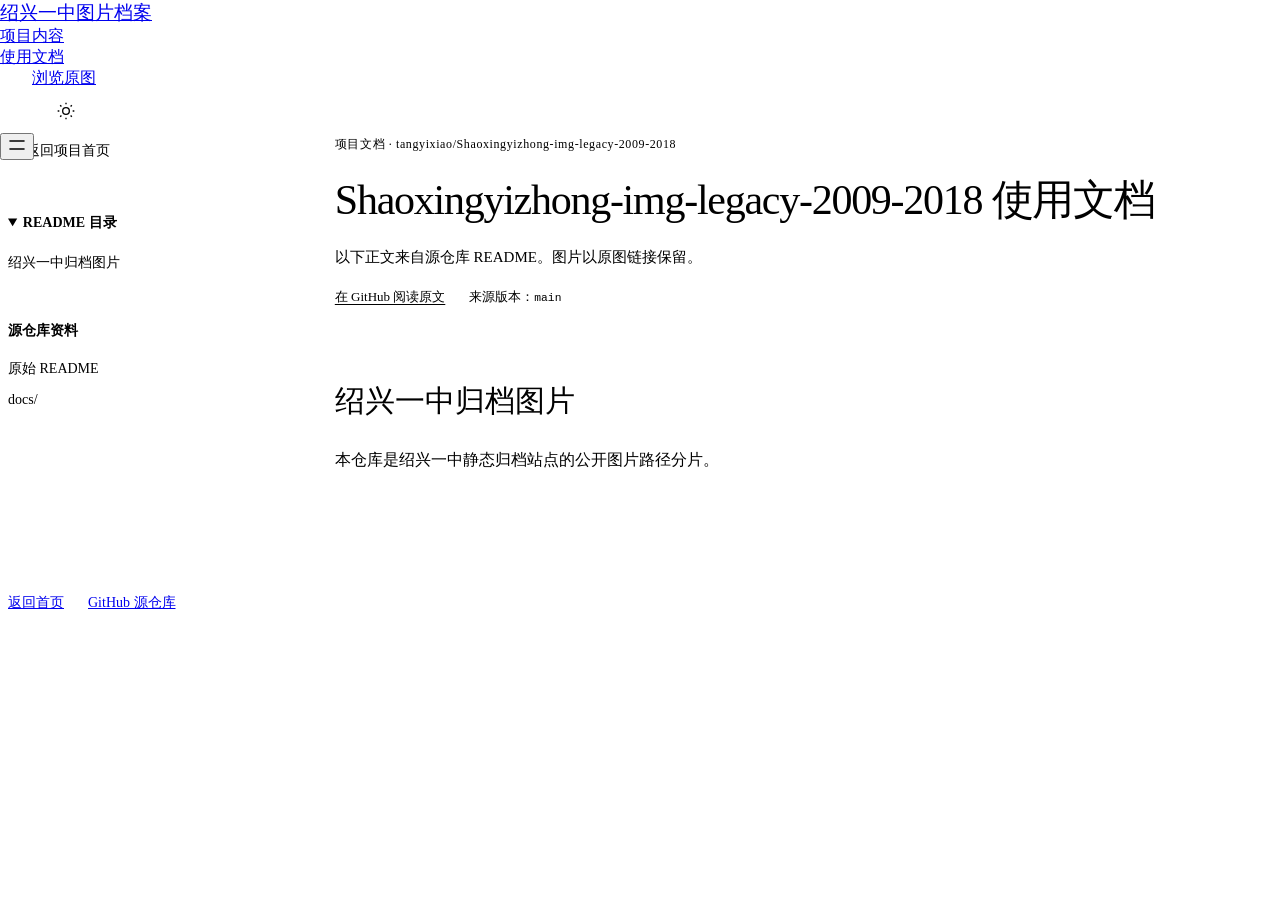
==== docs.html @ 8b721d00 "docs(pages): add project introduction website" ====
<!doctype html>
<html lang="zh-CN" data-project="Shaoxingyizhong-img-legacy-2009-2018" data-docs="true"><head>
<meta charset="utf-8"><meta name="viewport" content="width=device-width, initial-scale=1">
<title>Shaoxingyizhong-img-legacy-2009-2018 · 使用文档</title><link rel="stylesheet" href="assets/system.css"><link rel="stylesheet" href="assets/ui/cards.css"><link rel="stylesheet" href="assets/motion/motion.css"><link rel="stylesheet" href="assets/layout/layout.css"><link rel="stylesheet" href="assets/page.css"><!-- <html lang="en" data-radius="sharp">; keep this <style> after the links: layout.css resets --ly-scale -->
<style>
:root {
  --p-bg: #ffffff; --p-surface: #f0f0ed; --p-ink: #20201e; --p-muted: #595953;
  --p-accent: #8c3028; --p-accent-ink: #ffffff; --p-action: #8c3028; --p-action-ink: #ffffff;
  --p-inv-bg: #20201e; --p-inv-surface: #2d2d2b; --p-inv-ink: #ffffff; --p-inv-muted: #a2a2a1;
  --p-inv-accent: #ffffff; --p-inv-accent-ink: #20201e; --p-inv-action: #ffffff; --p-inv-action-ink: #20201e;
  --font-display: "Newsreader", Georgia, serif;
  --font-text: "Hanken Grotesk", system-ui, sans-serif;
  --display-weight: 400;
  --display-tracking: -0.018em;
  --display-tracking-xl: -0.025em;
  --ly-scale: 1.06;
}
</style><style>html[data-theme="light"]{--p-bg:#ffffff;--p-surface:#f0f0ed;--p-ink:#20201e;--p-muted:#595953;--p-accent:#8c3028;--p-accent-ink:#ffffff;--p-action:#8c3028;--p-action-ink:#ffffff;color-scheme:light}html[data-theme="dark"]{--p-bg:#131517;--p-surface:#202427;--p-ink:#f0f1f2;--p-muted:#b5bbc1;--p-accent:#e7a297;--p-accent-ink:#131517;--p-action:#e7a297;--p-action-ink:#131517;color-scheme:dark}</style><script src="assets/theme.js"></script><style>.photo-pair img{object-fit:contain}.photo-pair a{background:var(--surface)}@media(min-width:640px){.photo-pair{height:min(660px,calc(100svh - 360px));max-height:none}}</style><link rel="icon" href="favicon.svg" type="image/svg+xml">
<link rel="stylesheet" href="assets/docs.css"></head><body class="docs-page">
<header class="nav"><div class="wrap nav__bar"><a class="skip-link" href="#docs-content">跳到正文</a><a class="nav__logo" href="index.html#top">绍兴一中图片档案</a><nav class="nav__links" aria-label="章节导航"><div class="nav__item"><a class="nav__link" href="index.html#work">项目内容</a></div><div class="nav__item"><a class="nav__link" href="docs.html">使用文档</a></div></nav><div class="nav__actions"><a class="btn btn--primary" href="https://github.com/tangyixiao/Shaoxingyizhong-img-legacy-2009-2018">浏览原图</a><button class="theme-toggle" type="button" data-theme-toggle aria-label="切换深浅色" aria-pressed="false"><svg width="20" height="20" viewBox="0 0 24 24" fill="none" stroke="currentColor" stroke-width="1.6" aria-hidden="true"><circle cx="12" cy="12" r="4"/><path d="M12 2v2m0 16v2M2 12h2m16 0h2M5 5l1.5 1.5m11 11L19 19M5 19l1.5-1.5m11-11L19 5"/></svg></button></div><button class="nav__toggle" type="button" aria-expanded="false" aria-label="菜单"><svg width="18" height="18" viewBox="0 0 18 18" aria-hidden="true"><path d="M2 5h14M2 13h14" stroke="currentColor" stroke-width="1.6" stroke-linecap="round"/></svg></button></div></header>
<main class="docs-shell wrap" id="top">
<aside class="docs-sidebar" aria-label="文档导航">
<a class="docs-home" href="index.html">← 返回项目首页</a>
<details class="docs-toc" open><summary>README 目录</summary><nav aria-label="README 目录"><ol><li class="docs-level-1"><a href="#绍兴一中归档图片">绍兴一中归档图片</a></li></ol></nav></details>
<div class="docs-resources"><p>源仓库资料</p><ul><li><a href="https://github.com/tangyixiao/Shaoxingyizhong-img-legacy-2009-2018/blob/main/README.md">原始 README</a></li><li><a href="https://github.com/tangyixiao/Shaoxingyizhong-img-legacy-2009-2018/tree/main/docs">docs/</a></li></ul></div>
</aside>
<div class="docs-main"><header class="docs-heading"><p class="docs-eyebrow">项目文档 · tangyixiao/Shaoxingyizhong-img-legacy-2009-2018</p>
<h1>Shaoxingyizhong-img-legacy-2009-2018 使用文档</h1><p>以下正文来自源仓库 README。图片以原图链接保留。</p>
<div class="docs-source"><a href="https://github.com/tangyixiao/Shaoxingyizhong-img-legacy-2009-2018/blob/main/README.md">在 GitHub 阅读原文</a><span>来源版本：<code>main</code></span></div></header>
<article class="docs-markdown" id="docs-content" tabindex="-1"><h1 id="绍兴一中归档图片">绍兴一中归档图片</h1>
<p>本仓库是绍兴一中静态归档站点的公开图片路径分片。</p>
</article>
</div></main><footer class="docs-footer wrap"><a href="index.html">返回首页</a><a href="https://github.com/tangyixiao/Shaoxingyizhong-img-legacy-2009-2018">GitHub 源仓库</a></footer>
<script type="module" src="assets/system.js"></script></body></html>
---- assets/page.css ----
/* Page composition over the unmodified taste system. Source excerpts and photographs are the work. */
:root{--font-text:"Geist","PingFang SC","Microsoft YaHei",sans-serif;--font-display:"Geist","PingFang SC","Microsoft YaHei",sans-serif}
h1,h2,h3{font-weight:500;text-wrap:balance}h1{max-width:16ch}p{line-height:1.75}.nav__logo{font-size:19px;max-width:45%;overflow-wrap:anywhere}.nav__links{margin-left:auto}.nav__actions{margin-left:32px}.project-fact{margin-top:32px;font-size:14px;color:var(--muted)}
.hero__text{min-width:0}.hero__lead{max-width:40ch}.hero__media.material-media{background:none;border:0;box-shadow:none}.hero__media.material-media> *{width:100%;height:100%;display:block}.material-media .source-preview{height:100%;min-height:480px}.project-picture{display:block;overflow:hidden;width:100%;height:100%;background:var(--surface)}.project-picture img{width:100%;height:100%;object-fit:cover;display:block}.picture--contain img{object-fit:contain}.picture--contain{background:var(--surface)}
.material-stage{overflow:hidden;min-height:0}.material-stage>.project-picture{border-radius:0;background:transparent}.material-stage .picture--contain img{object-fit:contain}.source-preview{display:flex;flex-direction:column;border:1px solid var(--line);background:var(--surface);overflow:hidden;border-radius:var(--r-lg);color:var(--ink)}.source-path{font:500 14px/1.5 var(--font-mono);padding:20px 24px;border-bottom:1px solid var(--line);overflow-wrap:anywhere}.source-preview pre{margin:0;padding:28px 24px;overflow:auto;white-space:pre-wrap;overflow-wrap:anywhere;min-height:0;font:400 15px/1.85 var(--font-mono);color:var(--ink)}
.project-fact:empty{display:none}.statement-source{margin-top:48px;height:320px}.statement-source .source-preview{height:100%}.hero--statement h1{max-width:18ch}.hero--statement .hero__lead{max-width:62ch}.hero--statement .hero__in{max-width:none}
.hero__head{display:grid;grid-template-columns:minmax(0,7fr) minmax(0,4fr);gap:72px}.hero--product h1{font-size:clamp(42px,5vw,72px);max-width:18ch;letter-spacing:-.035em;line-height:1.1}.hero--product .hero__lead{margin-top:0}.hero--product .material-stage{height:100%;min-height:260px;margin-top:32px}.product-intro{align-self:start}.product-intro .project-fact{margin-top:24px}
.work-grid{display:grid;grid-template-columns:minmax(0,5fr) minmax(0,6fr);gap:calc(100% / 12 + 24px)}.feature-rows{margin:0;padding:0;list-style:none}.feature-rows li{padding:24px 0;border-bottom:1px solid var(--line)}.feature-rows li:first-child{padding-top:0}.feature-rows h3{font-size:24px;line-height:1.4;margin:0 0 12px}.feature-rows p{margin:0;font-size:16px;line-height:1.75}.work-material{min-width:0;min-height:400px}.usage-block{height:100%;background:var(--surface);padding:32px;border:1px solid var(--line);border-radius:var(--r-lg);display:flex;flex-direction:column;gap:24px;justify-content:center}.usage-block>p{font-size:20px;margin:0}.usage-block pre{font:400 16px/1.8 var(--font-mono);margin:0;white-space:pre-wrap;overflow-wrap:anywhere}.usage-block .link{align-self:flex-start}.supporting-pictures{display:grid;grid-template-columns:1fr;gap:24px;height:100%;max-height:480px}.supporting-pictures>.project-picture{min-height:0;max-height:228px}.supporting-pictures>.project-picture:only-child{max-height:480px}
.photo-pair{display:grid;grid-template-columns:1fr 1fr;gap:24px;height:calc(100% - 140px);min-height:300px;max-height:520px}.photo-pair a{display:block;overflow:hidden}.photo-pair img{width:100%;height:100%;object-fit:cover;display:block}.flag-field{display:grid;grid-template-columns:repeat(4,1fr);gap:48px;align-items:center;justify-items:center;width:100%;height:100%}.flag-field a{display:block;width:100%;overflow:hidden}.flag-field img{display:block;width:100%;height:auto;max-height:320px;object-fit:contain;image-rendering:auto}
.closing-head{display:grid;grid-template-columns:1fr auto;gap:24px 72px;align-content:start}.closing-head h2{grid-column:1;font-size:clamp(30px,3.4vw,48px);margin:0}.closing-head>p{grid-column:1;max-width:68ch;margin:0;font-size:17px}.closing-head>.btn{grid-column:2;grid-row:1/3;align-self:start}.closing-directory{display:flex;flex-direction:column;justify-content:flex-end;min-height:0}.footer.closing>.wrap{display:grid;grid-template-rows:1fr 1fr;gap:48px}.footer__grid{display:grid;grid-template-columns:1fr 1fr;gap:48px}.footer-name{font-size:32px;line-height:1.3;font-weight:500;margin:0 0 16px}.footer__grid p{font-size:16px}.resource-links{display:grid;grid-template-columns:1fr 1fr;gap:18px 32px;align-content:start}.resource-links .link{font-size:16px;overflow-wrap:anywhere;justify-self:start}.footer__legal{display:flex;align-items:baseline;flex-wrap:wrap;gap:24px;font-size:13px;border-top:1px solid var(--line);margin-top:48px;padding-top:24px}.credits summary{cursor:pointer}.credits ul{padding-left:16px}.credits a{overflow-wrap:anywhere}
html[data-project="OJ-NEXUS"] .source-preview,html[data-project="OJ-NEXUS"] .usage-block{border-radius:4px}html[data-project="OJ-NEXUS"] *{animation:none!important}
@media(min-width:640px) and (max-width:1023px){.work-grid{grid-template-columns:1fr;gap:32px}.feature-rows{display:grid;grid-template-columns:repeat(3,1fr);gap:24px}.feature-rows li{padding:0;border:0}.feature-rows h3{font-size:20px}.work-material{min-height:260px;height:300px}.hero__head{gap:32px}.material-media .source-preview{min-height:240px}.photo-pair{height:440px}.statement-source{height:300px}}
@media(max-width:639px){.nav__logo{font-size:16px;max-width:48%}.nav__actions{margin-left:auto}.nav__actions .btn{padding-inline:16px;font-size:14px}.hero--split h1,.hero--statement h1,.hero--product h1{font-size:clamp(30px,9vw,38px);line-height:1.15;max-width:18ch}.hero__lead{font-size:18px;line-height:1.65}.project-fact{margin-top:16px;font-size:13px}.hero__media.material-media{height:auto;min-height:0;flex:1}.material-media .source-preview{min-height:0;height:100%}.source-path{padding:12px 16px;font-size:13px}.source-preview pre{padding:16px;font-size:13px;line-height:1.7}.hero__head{display:block}.hero--product .hero__lead{margin-top:20px}.hero--product .material-stage{min-height:180px;margin-top:24px;flex:1}.hero--product .hero__in{display:flex;flex-direction:column}.hero--product .product-intro .project-fact{margin-top:16px}.work-grid{grid-template-columns:1fr;gap:32px}.feature-rows{display:block}.feature-rows li{padding:16px 0}.feature-rows h3{font-size:20px;margin-bottom:8px}.feature-rows p{font-size:16px}.work-material{min-height:220px;height:260px}.usage-block{padding:24px;gap:16px}.usage-block pre{font-size:14px}.photo-pair{grid-template-columns:1fr;gap:16px;height:calc(100% - 130px);max-height:none;min-height:0}.photo-pair a{min-height:180px}.flag-field{grid-template-columns:repeat(2,1fr);gap:24px}.flag-field img{max-height:140px}.statement-source{height:220px;margin-top:24px}.closing-head{display:flex;flex-direction:column;gap:24px}.closing-head>p{font-size:16px}.closing-head>.btn{align-self:stretch}.footer.closing>.wrap{grid-template-rows:auto 1fr;gap:48px}.footer__grid{grid-template-columns:1fr;gap:24px}.footer-name{font-size:28px}.resource-links{gap:16px}.footer__legal{margin-top:32px;gap:16px}.supporting-pictures{max-height:260px;grid-template-columns:1fr 1fr;gap:12px}.supporting-pictures>.project-picture{max-height:none}.photo-pair img{object-fit:cover}#work:has(.work-grid){--hm:2}#use{--hm:2}}
.skip-link{position:absolute;left:-10000px;top:auto;width:1px;height:1px;overflow:hidden}.skip-link:focus{left:var(--gutter);top:8px;width:auto;height:auto;background:var(--bg);padding:16px;z-index:20}.hero__head>:first-child{grid-column:1}.hero__head>.product-intro{grid-column:2}.hero--product .hero__stage.material-stage{border-radius:0}
@media(min-width:640px) and (max-width:1023px){.work-material{height:42vh;min-height:320px}.supporting-pictures{max-height:none}.supporting-pictures>.project-picture:only-child{max-height:none}.supporting-pictures>.project-picture{max-height:none;flex:1}.supporting-pictures{grid-template-rows:1fr 1fr}}
@media(max-width:639px){#work:has(.work-grid),#use{--hm:1}.nav__logo{max-width:53%;font-size:15px}.nav__actions{margin-left:auto}.nav__actions .btn{padding-inline:12px}.hero--product .hero__stage.material-stage{aspect-ratio:auto;flex:1}.hero__head>:first-child,.hero__head>.product-intro{grid-column:auto}}
.theme-toggle{height:44px;width:44px;display:grid;place-items:center;flex:0 0 44px;cursor:pointer;color:var(--ink);background:transparent;border:1px solid var(--line);border-radius:var(--r-btn);margin-left:12px;transition:background 180ms,transform 180ms}.theme-toggle:hover{background:var(--surface)}.theme-toggle:active{transform:translateY(1px)}.theme-toggle:focus-visible{outline:2px solid var(--accent);outline-offset:3px}
@media(min-width:1024px){.work-material{height:500px;min-height:500px}.work-material>.source-preview{height:100%}.hero--split h1{font-size:clamp(38px,4.5vw,64px)}}
@media(max-width:639px){.nav__logo{max-width:42%;font-size:14px}.nav__actions{margin-left:auto}.nav__toggle{margin-left:8px}.theme-toggle{margin-left:8px;width:36px;flex-basis:36px;height:40px}.nav__actions .btn{font-size:13px;padding-inline:10px}.nav__logo{line-height:1.3}.hero--product h1{font-size:32px}.source-path{line-height:1.6}}
@media(min-width:1024px){.hero__head{grid-template-columns:repeat(12,minmax(0,1fr));gap:24px;align-items:start}.hero__head>:first-child{grid-column:1/span 6}.hero__head>.product-intro{grid-column:7/span 6}.hero--product h1,.hero--split h1{font-size:60px}.work-grid{grid-template-columns:repeat(12,minmax(0,1fr));gap:24px}.feature-rows{grid-column:1/span 6;padding-right:48px}.work-material{grid-column:7/span 6}.work-grid .source-preview{height:100%}}
@media(min-width:640px) and (max-width:1023px){.hero__head{display:block}.product-intro{margin-top:24px}.product-intro .hero__lead{max-width:60ch}.hero--product h1{max-width:none}.hero__head .project-fact{margin-top:16px}.hero--product .hero__stage.material-stage{margin-top:24px}}
@media(max-width:639px){.work-material{height:236px;min-height:236px}.feature-rows h3{font-size:19px}.feature-rows li{padding:14px 0}.feature-rows p{line-height:1.65}}
@media(min-width:1024px){.work-material{height:min(500px,calc(100svh - 300px));min-height:0}.hero--product h1{font-size:clamp(40px,4.16vw,60px)}}
.work-material>.source-preview{height:100%}.source-preview pre{flex:1}.usage-block{justify-content:space-between}.supporting-pictures:has(>:only-child){grid-template-rows:1fr}
/* Real quoted source can contain arrays, Markdown brackets and the word placeholder.
   Keep kit diagnostics intact, but do not outline authentic source as unfinished page copy. */
.source-preview code[data-placeholder],.usage-block code[data-placeholder],.docs-markdown [data-placeholder]{outline:none}
.hero--product .hero__stage.material-stage{background:none}
.nav:not(.is-open) .nav__actions>.theme-toggle{display:grid}
@media(max-width:639px){.nav__logo{white-space:normal;max-width:40%;font-size:13px;line-height:1.35;min-width:0}.nav__bar{gap:8px}.nav__actions{gap:8px}.nav .nav__actions>.theme-toggle{margin-left:0}}
---- assets/docs.css ----
/* Long-form README layout. Shared palette and theme controls stay authoritative. */
html[data-docs]{scroll-padding-top:110px}
.docs-page{min-height:100vh;color:var(--ink);background:var(--bg)}
.docs-page>.nav{position:fixed;inset:0 0 auto;z-index:50;background:var(--bg);border-bottom:1px solid var(--line)}
.docs-page .nav__bar{min-height:76px}
.docs-page .nav__logo{max-width:48%}
.docs-page .docs-shell{display:grid;grid-template-columns:minmax(210px,250px) minmax(0,1fr);gap:clamp(36px,6vw,96px);padding-top:126px;padding-bottom:96px;align-items:start;min-height:0;height:auto}
.docs-sidebar{position:sticky;top:108px;min-width:0;max-height:calc(100vh - 132px);overflow:auto;scrollbar-width:thin;padding-right:12px;font-size:14px}
.docs-home{display:inline-block;font-size:14px;font-weight:500;color:var(--ink);text-decoration:none;padding-block:8px}
.docs-home:hover{color:var(--accent)}
.docs-toc{margin-top:24px;border-top:1px solid var(--line);padding-top:20px}
.docs-toc summary{font-weight:600;cursor:pointer;line-height:1.5}
.docs-toc ol,.docs-resources ul{list-style:none;padding:0;margin:16px 0 0}
.docs-toc li{margin:0 0 8px;line-height:1.5;overflow-wrap:anywhere}
.docs-toc .docs-level-2{padding-left:10px}.docs-toc .docs-level-3{padding-left:22px}
.docs-toc a,.docs-resources a{color:var(--muted);text-decoration:none;display:inline-block;padding-block:3px}
.docs-toc a:hover,.docs-resources a:hover{color:var(--ink);text-decoration:underline;text-underline-offset:4px}
.docs-resources{border-top:1px solid var(--line);margin-top:24px;padding-top:20px}
.docs-resources>p{margin:0;font-weight:600;line-height:1.5}.docs-resources li{margin-bottom:8px;overflow-wrap:anywhere}
.docs-main{min-width:0;max-width:900px}
.docs-heading{padding-bottom:32px;margin-bottom:40px;border-bottom:1px solid var(--line)}
.docs-eyebrow{font-size:12px;letter-spacing:.05em;color:var(--muted);overflow-wrap:anywhere;margin:0 0 20px}
.docs-heading h1{font-size:clamp(28px,3.4vw,42px);line-height:1.2;letter-spacing:-.03em;max-width:none;margin:0 0 20px;overflow-wrap:anywhere}
.docs-heading>p:not(.docs-eyebrow){font-size:15px;color:var(--muted);line-height:1.7;margin:0 0 16px}
.docs-source{display:flex;gap:12px 24px;flex-wrap:wrap;font-size:13px;line-height:1.6;color:var(--muted)}
.docs-source a,.docs-markdown a{color:var(--accent);text-decoration:underline;text-underline-offset:3px;overflow-wrap:anywhere}
.docs-markdown{font-size:16px;line-height:1.85;overflow-wrap:anywhere;min-width:0}
.docs-markdown>:first-child{margin-top:0}.docs-markdown>:last-child{margin-bottom:0}
.docs-markdown h1,.docs-markdown h2,.docs-markdown h3,.docs-markdown h4,.docs-markdown h5,.docs-markdown h6{max-width:none;scroll-margin-top:110px;line-height:1.4;text-wrap:initial}
.docs-markdown h1{font-size:30px;margin:48px 0 24px}.docs-markdown h2{font-size:25px;margin:48px 0 20px;padding-bottom:12px;border-bottom:1px solid var(--line)}
.docs-markdown h3{font-size:20px;margin:36px 0 16px}.docs-markdown h4,.docs-markdown h5,.docs-markdown h6{font-size:17px;margin:28px 0 14px}
.docs-markdown p,.docs-markdown ul,.docs-markdown ol,.docs-markdown blockquote,.docs-markdown pre,.docs-markdown table{margin:0 0 22px}
.docs-markdown ul,.docs-markdown ol{padding-left:1.7em}.docs-markdown li{margin-bottom:6px}.docs-markdown li>p{margin-bottom:10px}
.docs-markdown strong{font-weight:650}.docs-markdown hr{border:0;border-top:1px solid var(--line);margin:36px 0}
.docs-markdown blockquote{border-left:3px solid var(--line);padding:4px 0 4px 20px;color:var(--muted)}.docs-markdown blockquote>:last-child{margin-bottom:0}
.docs-markdown pre{background:var(--surface);border:1px solid var(--line);padding:20px 24px;max-width:100%;overflow:auto;border-radius:4px;white-space:pre;tab-size:4}
.docs-markdown code,.docs-source code{font-family:var(--font-mono,ui-monospace,Consolas,monospace);font-size:.87em}
.docs-markdown :not(pre)>code{background:var(--surface);padding:.12em .35em;border-radius:3px;box-decoration-break:clone}
.docs-markdown pre code{font-size:13px;line-height:1.8;white-space:pre;overflow-wrap:normal;color:var(--ink)}
.docs-markdown table{display:block;max-width:100%;overflow-x:auto;border-collapse:collapse;font-size:14px;line-height:1.65}
.docs-markdown th,.docs-markdown td{padding:12px 16px;border:1px solid var(--line);text-align:left;min-width:100px}
.docs-markdown th{font-weight:600;background:var(--surface)}.docs-markdown .docs-image-link{font-size:14px}
.docs-page .footer.closing,.docs-page .footer.closing>.wrap{height:auto;min-height:0;max-height:none;display:block}
.docs-page .footer.closing{padding-top:56px;padding-bottom:32px}.docs-page .closing-head{margin-bottom:48px}
.docs-footer{display:flex;gap:24px;padding-top:24px;padding-bottom:32px;border-top:1px solid var(--line);font-size:14px}
.docs-page :focus-visible{outline:2px solid var(--accent);outline-offset:4px}
@media(max-width:1023px){.docs-page .docs-shell{grid-template-columns:minmax(180px,210px) minmax(0,1fr);gap:32px}.docs-markdown{font-size:15px}}
@media(max-width:767px){.docs-page .nav__bar{min-height:68px}.docs-page .docs-shell{display:block;padding-top:100px;padding-bottom:56px}.docs-sidebar{position:static;max-height:none;overflow:visible;padding:0;margin-bottom:36px}.docs-toc{margin-top:16px;padding-top:16px}.docs-toc nav{max-height:260px;overflow:auto;padding-right:8px}.docs-resources{margin-top:16px;padding-top:16px}.docs-resources ul{display:flex;flex-wrap:wrap;gap:4px 20px;margin-top:8px}.docs-resources li{margin:0}.docs-heading{margin-bottom:28px;padding-bottom:24px}.docs-heading h1{font-size:29px}.docs-markdown h1{font-size:25px}.docs-markdown h2{font-size:22px;margin-top:36px}.docs-markdown h3{font-size:19px}.docs-markdown pre{padding:16px}.docs-markdown th,.docs-markdown td{padding:10px 12px}.docs-source{gap:8px 16px}}
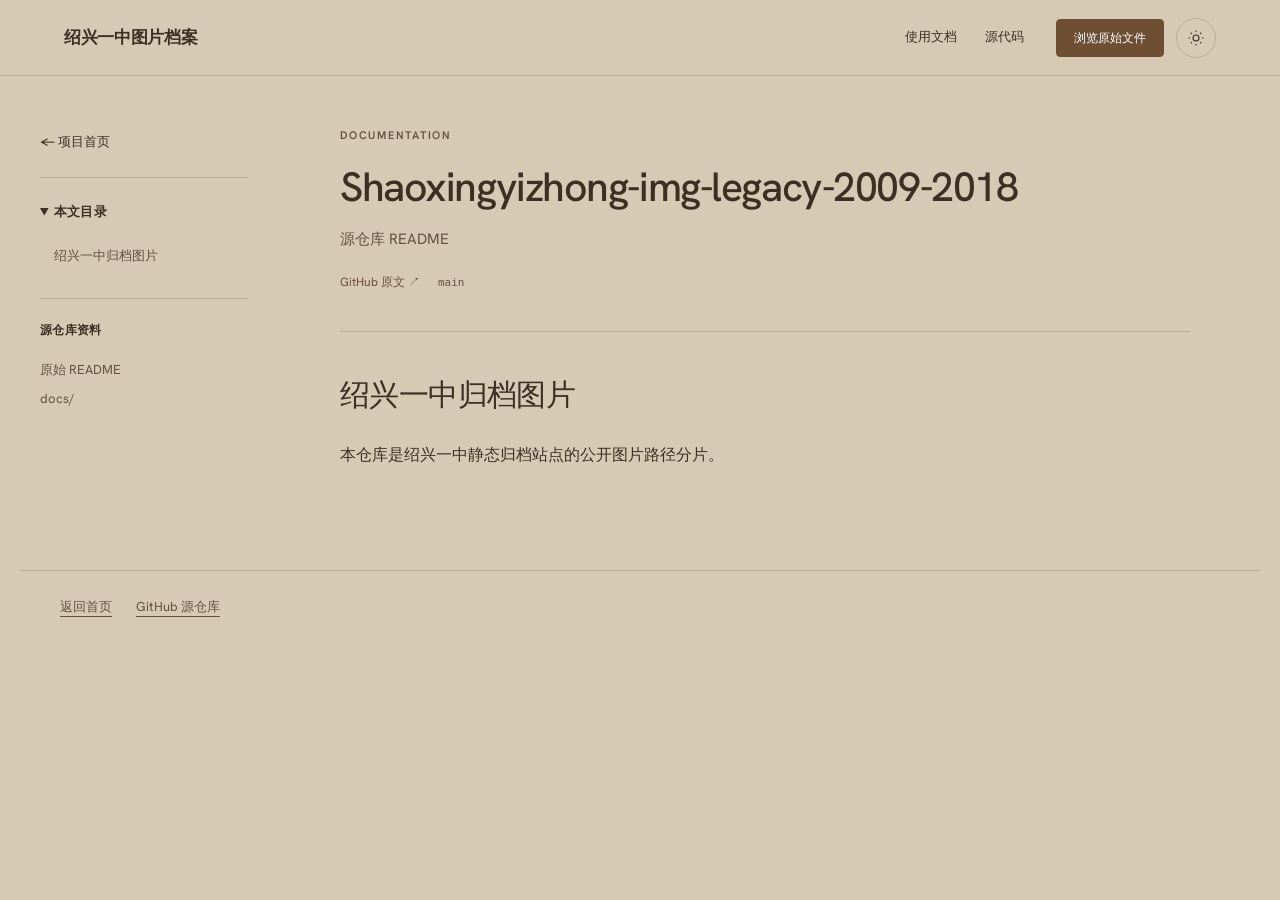
==== commit 54293d4e: "docs(pages): polish source and mobile presentation" ====
--- a/docs.html
+++ b/docs.html
@@ -1,34 +1,13 @@
-<!doctype html>
-<html lang="zh-CN" data-project="Shaoxingyizhong-img-legacy-2009-2018" data-docs="true"><head>
-<meta charset="utf-8"><meta name="viewport" content="width=device-width, initial-scale=1">
-<title>Shaoxingyizhong-img-legacy-2009-2018 · 使用文档</title><link rel="stylesheet" href="assets/system.css"><link rel="stylesheet" href="assets/ui/cards.css"><link rel="stylesheet" href="assets/motion/motion.css"><link rel="stylesheet" href="assets/layout/layout.css"><link rel="stylesheet" href="assets/page.css"><!-- <html lang="en" data-radius="sharp">; keep this <style> after the links: layout.css resets --ly-scale -->
-<style>
-:root {
-  --p-bg: #ffffff; --p-surface: #f0f0ed; --p-ink: #20201e; --p-muted: #595953;
-  --p-accent: #8c3028; --p-accent-ink: #ffffff; --p-action: #8c3028; --p-action-ink: #ffffff;
-  --p-inv-bg: #20201e; --p-inv-surface: #2d2d2b; --p-inv-ink: #ffffff; --p-inv-muted: #a2a2a1;
-  --p-inv-accent: #ffffff; --p-inv-accent-ink: #20201e; --p-inv-action: #ffffff; --p-inv-action-ink: #20201e;
-  --font-display: "Newsreader", Georgia, serif;
-  --font-text: "Hanken Grotesk", system-ui, sans-serif;
-  --display-weight: 400;
-  --display-tracking: -0.018em;
-  --display-tracking-xl: -0.025em;
-  --ly-scale: 1.06;
-}
-</style><style>html[data-theme="light"]{--p-bg:#ffffff;--p-surface:#f0f0ed;--p-ink:#20201e;--p-muted:#595953;--p-accent:#8c3028;--p-accent-ink:#ffffff;--p-action:#8c3028;--p-action-ink:#ffffff;color-scheme:light}html[data-theme="dark"]{--p-bg:#131517;--p-surface:#202427;--p-ink:#f0f1f2;--p-muted:#b5bbc1;--p-accent:#e7a297;--p-accent-ink:#131517;--p-action:#e7a297;--p-action-ink:#131517;color-scheme:dark}</style><script src="assets/theme.js"></script><style>.photo-pair img{object-fit:contain}.photo-pair a{background:var(--surface)}@media(min-width:640px){.photo-pair{height:min(660px,calc(100svh - 360px));max-height:none}}</style><link rel="icon" href="favicon.svg" type="image/svg+xml">
-<link rel="stylesheet" href="assets/docs.css"></head><body class="docs-page">
-<header class="nav"><div class="wrap nav__bar"><a class="skip-link" href="#docs-content">跳到正文</a><a class="nav__logo" href="index.html#top">绍兴一中图片档案</a><nav class="nav__links" aria-label="章节导航"><div class="nav__item"><a class="nav__link" href="index.html#work">项目内容</a></div><div class="nav__item"><a class="nav__link" href="docs.html">使用文档</a></div></nav><div class="nav__actions"><a class="btn btn--primary" href="https://github.com/tangyixiao/Shaoxingyizhong-img-legacy-2009-2018">浏览原图</a><button class="theme-toggle" type="button" data-theme-toggle aria-label="切换深浅色" aria-pressed="false"><svg width="20" height="20" viewBox="0 0 24 24" fill="none" stroke="currentColor" stroke-width="1.6" aria-hidden="true"><circle cx="12" cy="12" r="4"/><path d="M12 2v2m0 16v2M2 12h2m16 0h2M5 5l1.5 1.5m11 11L19 19M5 19l1.5-1.5m11-11L19 5"/></svg></button></div><button class="nav__toggle" type="button" aria-expanded="false" aria-label="菜单"><svg width="18" height="18" viewBox="0 0 18 18" aria-hidden="true"><path d="M2 5h14M2 13h14" stroke="currentColor" stroke-width="1.6" stroke-linecap="round"/></svg></button></div></header>
-<main class="docs-shell wrap" id="top">
-<aside class="docs-sidebar" aria-label="文档导航">
-<a class="docs-home" href="index.html">← 返回项目首页</a>
-<details class="docs-toc" open><summary>README 目录</summary><nav aria-label="README 目录"><ol><li class="docs-level-1"><a href="#绍兴一中归档图片">绍兴一中归档图片</a></li></ol></nav></details>
-<div class="docs-resources"><p>源仓库资料</p><ul><li><a href="https://github.com/tangyixiao/Shaoxingyizhong-img-legacy-2009-2018/blob/main/README.md">原始 README</a></li><li><a href="https://github.com/tangyixiao/Shaoxingyizhong-img-legacy-2009-2018/tree/main/docs">docs/</a></li></ul></div>
-</aside>
-<div class="docs-main"><header class="docs-heading"><p class="docs-eyebrow">项目文档 · tangyixiao/Shaoxingyizhong-img-legacy-2009-2018</p>
-<h1>Shaoxingyizhong-img-legacy-2009-2018 使用文档</h1><p>以下正文来自源仓库 README。图片以原图链接保留。</p>
-<div class="docs-source"><a href="https://github.com/tangyixiao/Shaoxingyizhong-img-legacy-2009-2018/blob/main/README.md">在 GitHub 阅读原文</a><span>来源版本：<code>main</code></span></div></header>
-<article class="docs-markdown" id="docs-content" tabindex="-1"><h1 id="绍兴一中归档图片">绍兴一中归档图片</h1>
+<!doctype html><html lang="zh-CN" data-docs="v3" data-project="Shaoxingyizhong-img-legacy-2009-2018"><head>
+<meta charset="utf-8"><meta name="viewport" content="width=device-width,initial-scale=1">
+<title>Shaoxingyizhong-img-legacy-2009-2018 · 文档</title><link rel="stylesheet" href="assets/fonts/fonts.css"><link rel="stylesheet" href="assets/fonts/display.css"><link rel="stylesheet" href="assets/site.css"><link rel="stylesheet" href="assets/docs-v3.css"><link rel="stylesheet" href="assets/polish.css"><style>:root{--font-body:"Hanken Grotesk","PingFang SC","Microsoft YaHei",sans-serif;--font-text:var(--font-body);--model-accent:var(--accent);--font-display:"Space Grotesk","Songti SC","SimSun",serif;--font-mono:"Geist Mono","SFMono-Regular",Consolas,monospace}html[data-theme="light"]{--bg:#D7CAB5;--surface:#ECE0C8;--ink:#3C3025;--muted:#635240;--accent:#6e4f34;--accent-ink:#FFFFFF;--line:color-mix(in srgb,#3C3025 19%,transparent);color-scheme:light}html[data-theme="dark"]{--bg:#241E18;--surface:#392F23;--ink:#EDDFC5;--muted:#b9a181;--accent:#d7b485;--accent-ink:#000000;--line:color-mix(in srgb,#EDDFC5 19%,transparent);color-scheme:dark}</style><script src="assets/theme.js"></script><link rel="stylesheet" href="assets/docs-v3.css"></head>
+<body class="docs-page"><header class="nav site-nav"><div class="wrap nav-inner"><a class="skip-link" href="#docs-content">跳到正文</a><a class="site-brand" href="index.html">绍兴一中图片档案</a><nav class="site-links" aria-label="项目导航"><a href="docs.html">使用文档</a><a href="https://github.com/tangyixiao/Shaoxingyizhong-img-legacy-2009-2018">源代码</a></nav><div class="nav-controls"><a class="btn nav-cta" href="https://github.com/tangyixiao/Shaoxingyizhong-img-legacy-2009-2018">浏览原始文件</a><button class="site-theme" type="button" data-theme-toggle aria-label="切换深浅色" aria-pressed="false"><svg width="18" height="18" viewBox="0 0 24 24" fill="none" stroke="currentColor" stroke-width="1.5" aria-hidden="true"><circle cx="12" cy="12" r="4"/><path d="M12 2v2m0 16v2M2 12h2m16 0h2M5 5l1.5 1.5m11 11L19 19M5 19l1.5-1.5m11-11L19 5"/></svg></button><button class="site-menu-toggle" data-menu-toggle type="button" aria-label="菜单" aria-expanded="false" aria-controls="site-drawer"><svg width="20" height="20" viewBox="0 0 20 20" fill="none" stroke="currentColor" stroke-width="1.4" aria-hidden="true"><path d="M3 6h14M3 14h14"/></svg></button></div></div><nav class="site-drawer" id="site-drawer" hidden><a href="index.html">项目首页</a><a href="docs.html">使用文档</a><a href="https://github.com/tangyixiao/Shaoxingyizhong-img-legacy-2009-2018">查看源码</a><p class="drawer-note">绍兴一中图片档案</p></nav></header><div class="docs-shell" id="top">
+<aside class="docs-sidebar"><a class="docs-back" href="index.html">← 项目首页</a>
+<details class="docs-toc" open><summary>本文目录</summary><nav aria-label="文档目录"><ol><li class="docs-level-1"><a href="#绍兴一中归档图片">绍兴一中归档图片</a></li></ol></nav></details>
+<div class="docs-resources"><h2>源仓库资料</h2><ul><li><a href="https://github.com/tangyixiao/Shaoxingyizhong-img-legacy-2009-2018/blob/main/README.md">原始 README</a></li><li><a href="https://github.com/tangyixiao/Shaoxingyizhong-img-legacy-2009-2018/tree/main/docs">docs/</a></li></ul></div></aside>
+<main class="docs-main"><header class="docs-intro"><p class="docs-eyebrow">DOCUMENTATION</p>
+<h1>Shaoxingyizhong-img-legacy-2009-2018</h1><p>源仓库 README</p><div class="docs-source"><a href="https://github.com/tangyixiao/Shaoxingyizhong-img-legacy-2009-2018/blob/main/README.md">GitHub 原文 ↗</a><code>main</code></div></header>
+<article class="docs-markdown" id="docs-content" tabindex="-1"><h1 id="绍兴一中归档图片">绍兴一中归档图片<a class="docs-heading-anchor" href="#绍兴一中归档图片" aria-label="此标题的固定链接">#</a></h1>
 <p>本仓库是绍兴一中静态归档站点的公开图片路径分片。</p>
 </article>
-</div></main><footer class="docs-footer wrap"><a href="index.html">返回首页</a><a href="https://github.com/tangyixiao/Shaoxingyizhong-img-legacy-2009-2018">GitHub 源仓库</a></footer>
-<script type="module" src="assets/system.js"></script></body></html>+</main></div><footer class="docs-footer"><a href="index.html">返回首页</a><a href="https://github.com/tangyixiao/Shaoxingyizhong-img-legacy-2009-2018">GitHub 源仓库</a></footer><script src="assets/docs-v3.js" defer></script><script src="assets/site.js" defer></script></body></html>
--- a/assets/fonts/fonts.css
+++ b/assets/fonts/fonts.css
@@ -0,0 +1,49 @@
+@font-face {
+  font-family: 'Hanken Grotesk';
+  font-style: normal;
+  font-weight: 400;
+  font-display: swap;
+  src: url(cf4b8930b864b433.woff2) format('truetype');
+}
+@font-face {
+  font-family: 'Hanken Grotesk';
+  font-style: normal;
+  font-weight: 500;
+  font-display: swap;
+  src: url(bac34dd4b9537444.woff2) format('truetype');
+}
+@font-face {
+  font-family: 'Hanken Grotesk';
+  font-style: normal;
+  font-weight: 600;
+  font-display: swap;
+  src: url(0b905a4fc43ece05.woff2) format('truetype');
+}
+@font-face {
+  font-family: 'Newsreader';
+  font-style: normal;
+  font-weight: 400;
+  font-display: swap;
+  src: url(d6c65600eb0149bc.woff2) format('truetype');
+}
+@font-face {
+  font-family: 'Newsreader';
+  font-style: normal;
+  font-weight: 500;
+  font-display: swap;
+  src: url(3208926ba69d6886.woff2) format('truetype');
+}
+@font-face {
+  font-family: 'Newsreader';
+  font-style: normal;
+  font-weight: 600;
+  font-display: swap;
+  src: url(151ae355673a2936.woff2) format('truetype');
+}
+@font-face {
+  font-family: 'Newsreader';
+  font-style: normal;
+  font-weight: 700;
+  font-display: swap;
+  src: url(33e1f2853df3544d.woff2) format('truetype');
+}
--- a/assets/fonts/display.css
+++ b/assets/fonts/display.css
@@ -0,0 +1,14 @@
+@font-face {
+  font-family: 'Space Grotesk';
+  font-style: normal;
+  font-weight: 400;
+  font-display: swap;
+  src: url(0dfc29fde7d95ca6.woff2) format('truetype');
+}
+@font-face {
+  font-family: 'Space Grotesk';
+  font-style: normal;
+  font-weight: 600;
+  font-display: swap;
+  src: url(d03f1389be8c7cea.woff2) format('truetype');
+}
--- a/assets/site.css
+++ b/assets/site.css
@@ -0,0 +1,26 @@
+/* Shared accessibility and reading primitives. Project compositions are separate. */
+*{box-sizing:border-box}html{scroll-behavior:smooth;scroll-padding-top:90px}body{margin:0;background:var(--bg);color:var(--ink);font:400 16px/1.75 var(--font-body);-webkit-font-smoothing:antialiased}a{color:inherit;text-decoration-thickness:1px;text-underline-offset:5px}button,input{font:inherit}button,a{-webkit-tap-highlight-color:transparent}button{cursor:pointer}button:focus-visible,a:focus-visible,input:focus-visible{outline:3px solid var(--accent);outline-offset:4px}img{display:block;max-width:100%;height:auto}p{margin:0 0 1em}h1,h2,h3{line-height:1.18;font-weight:500;margin:0;text-wrap:balance}h1,h2{font-family:var(--font-display)}h1{letter-spacing:-.055em}h2{font-size:clamp(30px,4vw,54px);letter-spacing:-.035em}h3{font-size:21px}ul{padding-left:1.2em}.wrap{max-width:1440px;margin:auto;padding:0 64px}.eyebrow{font:500 12px/1.5 var(--font-mono);letter-spacing:.12em;text-transform:uppercase;color:var(--accent)}.lede{font-size:clamp(17px,1.7vw,22px);line-height:1.75;color:var(--muted);max-width:42em}.kicker{display:inline-flex;gap:12px;align-items:center;font:500 12px/1.6 var(--font-mono);letter-spacing:.06em}.kicker:before{content:"";width:7px;height:7px;border-radius:50%;background:var(--accent)}.btn{display:inline-flex;justify-content:center;align-items:center;gap:14px;min-height:48px;padding:12px 24px;border:1px solid var(--accent);background:var(--accent);color:var(--accent-ink);text-decoration:none;border-radius:4px;font:500 14px/1.5 var(--font-body);transition:transform .18s,filter .18s}.btn:hover{transform:translateY(-2px);filter:brightness(1.08)}.btn:active{transform:translateY(1px)}.btn.secondary{background:transparent;color:var(--ink);border-color:var(--line)}.actions{display:flex;flex-wrap:wrap;align-items:center;gap:14px;margin-top:32px}.text-link{font-size:14px;color:var(--muted)}.section{padding:100px 0}.section-heading{display:flex;align-items:baseline;gap:32px;justify-content:space-between;margin-bottom:48px}.section-heading p{max-width:34em;color:var(--muted);margin:0}.top-rule{border-top:1px solid var(--line)}.section-number{font:12px var(--font-mono);color:var(--accent);margin-bottom:20px}.status-note{color:var(--muted);max-width:65em;font-size:14px}.caps{list-style:none;padding:0;margin:0}.caps li{padding:26px 0;border-top:1px solid var(--line)}.caps h3{margin-bottom:12px}.caps p{color:var(--muted);margin:0;font-size:15px}.source-area{min-width:0}.source-link{font:12px/1.6 var(--font-mono);color:var(--muted);display:block;margin:0 0 14px;overflow-wrap:anywhere}.source-area>.docs-code{margin-top:0}.code-layout{display:grid;grid-template-columns:minmax(0,1fr) minmax(0,1.2fr);gap:80px;align-items:start}.site-footer{padding:56px 0 30px;border-top:1px solid var(--line)}.footer-top{display:flex;gap:40px;justify-content:space-between;align-items:center;margin-bottom:42px}.footer-name{font-family:var(--font-display);font-size:30px;letter-spacing:-.025em}.footer-links{display:flex;gap:24px;flex-wrap:wrap;font-size:13px;color:var(--muted)}.footer-bottom{font:11px/1.8 var(--font-mono);display:flex;justify-content:space-between;gap:24px;color:var(--muted)}.footer-bottom details{max-width:65%}.footer-bottom summary{cursor:pointer}.footer-bottom ul{padding-left:18px}.footer-bottom a{overflow-wrap:anywhere}
+/* One functional navigation shell; the projects keep their own typography and art. */
+.site-nav{position:sticky;top:0;z-index:60;height:76px;background:var(--bg);border-bottom:1px solid var(--line)}.nav-inner{height:100%;display:flex;align-items:center;gap:32px}.site-brand{font:600 17px/1.3 var(--font-body);letter-spacing:-.02em;text-decoration:none;max-width:38%;overflow-wrap:anywhere}.site-links{margin-left:auto;display:flex;gap:28px;align-items:center}.site-links a{font-size:13px;text-decoration:none;position:relative}.site-links a:after{content:"";position:absolute;bottom:-6px;left:0;width:0;height:1px;background:currentColor;transition:width .2s}.site-links a:hover:after{width:100%}.nav-controls{display:flex;align-items:center;gap:12px}.nav-cta{min-height:38px;padding:9px 17px;font-size:12px}.site-theme,.site-menu-toggle{height:40px;width:40px;display:grid;place-items:center;color:var(--ink);border:1px solid var(--line);background:transparent;border-radius:50%;padding:0}.site-theme:hover,.site-menu-toggle:hover{background:var(--surface)}.site-menu-toggle{display:none;border-radius:4px}.skip-link{position:absolute;left:-9999px;top:8px;background:var(--bg);padding:12px;z-index:90}.skip-link:focus{left:20px}.site-drawer{display:none}.site-nav.is-open .site-drawer{display:flex}.site-drawer{position:fixed;inset:76px 0 0;background:var(--bg);padding:48px 24px;flex-direction:column;gap:24px;font-size:26px}.site-drawer a{text-decoration:none}.site-drawer .drawer-note{font-size:14px;color:var(--muted);margin-top:auto}.site-drawer[hidden]{display:none!important}
+/* Atlas — a copper and parchment historical folio. */
+.atlas-hero{position:relative;padding:52px 0 70px;overflow:hidden}.atlas-dateline{display:flex;justify-content:space-between;border-block:1px solid var(--line);padding:12px 0;font:12px var(--font-mono);letter-spacing:.15em}.atlas-title{font-size:clamp(72px,12vw,176px);letter-spacing:.02em;text-align:center;margin:44px 0 14px;font-family:var(--font-display);font-weight:400}.atlas-subtitle{font:italic clamp(16px,2vw,26px) var(--font-display);text-align:center;color:var(--muted);margin-bottom:38px}.atlas-grid{display:grid;grid-template-columns:minmax(0,1fr) minmax(0,1.65fr);gap:72px;align-items:center}.atlas-grid .project-3d{min-height:480px}.atlas-copy{border-left:3px solid var(--accent);padding-left:30px}.atlas-copy h2{font-size:36px;margin:14px 0 24px}.atlas-flags{display:grid;grid-template-columns:repeat(4,1fr);gap:24px;border-block:1px solid var(--line);padding:40px 0}.atlas-flags a{display:flex;align-items:center;justify-content:center;min-height:100px}.atlas-flags img{max-height:140px;object-fit:contain}.atlas-margins{display:grid;grid-template-columns:180px minmax(0,1fr) minmax(0,1fr);gap:50px}.atlas-margins .caps li:first-child{border-top:0;padding-top:0}
+/* Editorial — an actual reading room, with a red pencil interaction. */
+.editorial-hero{padding:80px 0 60px}.editorial-masthead{display:flex;justify-content:space-between;gap:30px;border-bottom:3px double var(--line);padding-bottom:16px;font:12px var(--font-mono);letter-spacing:.08em}.editorial-columns{display:grid;grid-template-columns:minmax(0,1.25fr) minmax(0,.75fr);gap:90px;margin-top:58px}.editorial-title{font-size:clamp(58px,7.3vw,112px);font-weight:400;letter-spacing:-.035em}.editorial-title em{font-weight:400;color:var(--accent)}.editorial-intro{margin-top:36px;max-width:34em}.editorial-side{border-left:1px solid var(--line);padding-left:40px}.editorial-side .project-3d{min-height:380px}.editorial-note{font:italic 18px/1.8 var(--font-display);color:var(--muted);margin-top:24px}.proof-sheet{border:1px solid var(--line);padding:48px;background:var(--surface);position:relative}.proof-sheet:before{content:"01 / EDIT";font:11px var(--font-mono);color:var(--accent);display:block;margin-bottom:28px}.proof-sentence{font:400 clamp(24px,3vw,42px)/1.8 var(--font-display);letter-spacing:-.01em;margin-bottom:24px}.proof-sentence del{text-decoration-color:var(--accent);text-decoration-thickness:2px;color:var(--muted)}.proof-sentence ins{text-decoration:none;color:var(--accent);border-bottom:2px solid var(--accent)}.proof-sheet button{background:transparent;border:0;border-bottom:1px solid var(--accent);color:var(--accent);padding:6px 0;font-size:13px}.editorial-content{display:grid;grid-template-columns:minmax(0,1fr) minmax(0,1fr);gap:90px}.editorial-content .caps{counter-reset:entry}.editorial-content .caps li{counter-increment:entry;position:relative;padding-left:48px}.editorial-content .caps li:before{content:"0" counter(entry);position:absolute;left:0;top:28px;font:12px var(--font-mono);color:var(--accent)}
+/* Academic folio — paper, typography and a genuine template preview. */
+.folio-hero{padding:70px 0}.folio-topline{display:flex;gap:40px;align-items:center}.folio-seal{height:72px;width:72px;border:1px solid var(--accent);border-radius:50%;display:grid;place-items:center;font-family:var(--font-display);font-size:30px;color:var(--accent)}.folio-grid{display:grid;grid-template-columns:minmax(0,.92fr) minmax(0,1.08fr);gap:70px;align-items:center;margin-top:42px}.folio-title{font-size:clamp(56px,7vw,100px);font-family:var(--font-display);font-weight:400;letter-spacing:.005em}.folio-preview{padding:28px;background:var(--accent);box-shadow:18px 18px 0 var(--line)}.folio-preview img{width:100%;height:auto;background:#fff}.folio-meta{font:12px var(--font-mono);margin-top:20px;color:var(--muted)}.folio-layout{display:grid;grid-template-columns:minmax(0,1fr) minmax(0,1fr);gap:80px;align-items:center}.folio-layout .project-3d{min-height:430px}.folio-tabs{display:flex;gap:8px;margin-top:22px}.folio-tabs button{background:transparent;border:1px solid var(--line);color:var(--ink);padding:8px 16px;font-size:12px}.folio-tabs button[aria-pressed=true]{background:var(--accent);color:var(--accent-ink);border-color:var(--accent)}
+/* Training notebook — legible learning records, not a made-up analytics board. */
+.notebook-hero{padding:64px 0 74px}.notebook-head{display:grid;grid-template-columns:minmax(0,1.1fr) minmax(0,.9fr);gap:74px;align-items:center}.notebook-title{font-size:clamp(55px,7.5vw,108px);letter-spacing:-.055em}.notebook-title b{font-weight:500;color:var(--accent)}.notebook-model{background:var(--surface);border-radius:50% 50% 12px 12px;padding:28px 10px 0;border:1px solid var(--line)}.notebook-model .project-3d{min-height:440px}.learning-steps{margin-top:70px;display:grid;grid-template-columns:repeat(3,1fr);gap:32px}.learning-step{border-top:3px solid var(--accent);padding-top:20px}.learning-step span{font:12px var(--font-mono);color:var(--accent)}.learning-step h3{margin:16px 0}.learning-step p{font-size:15px;color:var(--muted)}.notebook-paper{background:var(--surface);border:1px solid var(--line);padding:42px;box-shadow:8px 10px 0 var(--line)}
+/* Catalog — navigation through real folders and source materials. */
+.catalog-hero{padding:74px 0 40px}.catalog-heading{display:flex;justify-content:space-between;gap:50px;align-items:flex-end;padding-bottom:48px;border-bottom:1px solid var(--line)}.catalog-title{font-size:clamp(60px,9vw,130px);line-height:.98}.catalog-heading .lede{max-width:28em}.catalog-index{display:grid;grid-template-columns:minmax(0,.6fr) minmax(0,1.4fr);gap:70px;padding-top:50px}.catalog-marker{position:sticky;top:110px;align-self:start;font:12px/2 var(--font-mono);color:var(--accent)}.directory-list{list-style:none;padding:0;margin:0}.directory-list li{border-bottom:1px solid var(--line)}.directory-list a{padding:22px 4px;display:flex;align-items:center;gap:22px;justify-content:space-between;text-decoration:none;transition:padding .2s,background .2s}.directory-list a:hover{padding-left:18px;background:var(--surface)}.directory-list .file-type{font:11px var(--font-mono);color:var(--muted);margin-left:auto}.directory-list strong{font-size:20px;font-weight:500;overflow-wrap:anywhere}.catalog-aside{padding:35px;border:1px solid var(--line);background:var(--surface)}
+/* Terminal/tool pages use their own compact, typographic workbench. */
+.terminal-hero{padding:54px 0 74px}.terminal-label{display:flex;align-items:center;gap:12px;font:12px var(--font-mono);color:var(--accent)}.terminal-label:before{content:"";width:9px;height:9px;background:var(--accent);border-radius:50%}.terminal-grid{display:grid;grid-template-columns:minmax(0,1fr) minmax(0,1.1fr);gap:70px;align-items:center;margin-top:52px}.terminal-title{font-size:clamp(52px,6vw,86px);font-family:var(--font-display);line-height:1.06}.terminal-stage{border:1px solid var(--line);border-radius:18px;background:var(--surface);padding:16px;box-shadow:0 28px 60px -45px var(--ink)}.terminal-stage .project-3d{min-height:430px}.terminal-facts{display:flex;gap:24px;font:11px var(--font-mono);margin-top:40px;color:var(--muted);flex-wrap:wrap}.terminal-facts span{border-left:2px solid var(--accent);padding-left:12px}
+/* The archive is a photographic publication. The wall has a deliberate physical depth mode. */
+.archive-hero{padding:42px 0 80px;overflow:hidden}.archive-masthead{display:flex;justify-content:space-between;align-items:center;gap:20px;font:11px var(--font-mono);letter-spacing:.1em;padding-bottom:20px;border-bottom:1px solid var(--line)}.archive-heading{display:grid;grid-template-columns:minmax(0,1.2fr) minmax(0,.8fr);gap:70px;align-items:end;margin-top:44px}.archive-year{font:400 clamp(70px,12vw,172px)/.9 var(--font-display);letter-spacing:-.06em}.archive-year small{font:500 .24em/1.6 var(--font-body);letter-spacing:.03em;display:block;margin-top:24px}.archive-heading .lede{font-size:17px;max-width:26em;margin-bottom:0}.archive-controls{display:flex;gap:12px;align-items:center;justify-content:space-between;margin:36px 0 0;font-size:12px}.archive-controls button{border:1px solid var(--line);padding:8px 16px;background:transparent;color:var(--ink);border-radius:30px}.archive-controls button[aria-pressed=true]{background:var(--ink);color:var(--bg)}.photo-wall{position:relative;display:grid;grid-template-columns:minmax(0,1.35fr) minmax(0,1fr) minmax(0,1fr);gap:24px;align-items:center;min-height:540px;perspective:1500px;padding:40px 0;transform-style:preserve-3d}.archive-print{position:relative;background:var(--paper,var(--surface));border:1px solid var(--line);padding:14px 14px 26px;box-shadow:0 12px 30px -20px #0006;transform:translateZ(0);transition:transform .6s,box-shadow .6s;display:block}.archive-print img{width:100%;height:340px;object-fit:contain}.photo-wall.is-depth .archive-print:nth-child(1){transform:rotateY(12deg) rotateX(3deg) translateZ(70px);z-index:3}.photo-wall.is-depth .archive-print:nth-child(2){transform:rotateY(-10deg) rotateZ(3deg) translateZ(-20px);z-index:2}.photo-wall.is-depth .archive-print:nth-child(3){transform:rotateY(-16deg) rotateZ(-3deg) translateZ(-80px);z-index:1}.photo-wall.is-depth .archive-print{box-shadow:25px 35px 50px -34px #000a}.archive-layout-poster .archive-heading{grid-template-columns:minmax(0,1fr);text-align:center;gap:30px}.archive-layout-poster .archive-heading .lede{margin:auto;max-width:45em}.archive-layout-poster .photo-wall{grid-template-columns:minmax(0,1fr) minmax(0,1.5fr) minmax(0,1fr)}.archive-layout-spread .archive-year{font-size:clamp(65px,9vw,126px)}.archive-layout-spread .photo-wall{grid-template-columns:minmax(0,1fr) minmax(0,1fr);gap:40px}.archive-layout-spread .archive-print:first-child{grid-row:span 2}.archive-layout-spread .archive-print:first-child img{height:470px}.archive-layout-spread .archive-print:not(:first-child) img{height:200px}.archive-layout-ribbon .archive-heading{grid-template-columns:minmax(0,.9fr) minmax(0,1.1fr)}.archive-layout-ribbon .photo-wall{grid-template-columns:repeat(3,1fr);border-block:1px solid var(--line);margin-top:30px}.archive-caption-row{display:grid;grid-template-columns:minmax(0,1fr) minmax(0,1fr) minmax(0,1fr);gap:24px;padding:0 0 28px;font:11px var(--font-mono);color:var(--muted)}.archive-links{display:grid;grid-template-columns:minmax(0,1fr) minmax(0,1fr);gap:80px}.archive-links p{max-width:45em}.archive-source{padding:32px;background:var(--surface);border-top:3px solid var(--accent)}
+/* Timeline / tiny repositories remain purposeful and compact. */
+.timeline-hero{padding:84px 0}.timeline-title{font-size:clamp(56px,8vw,118px);max-width:13ch}.timeline-grid{display:grid;grid-template-columns:minmax(0,.6fr) minmax(0,1.4fr);gap:80px;margin-top:56px}.timeline-date{font:400 44px/1.2 var(--font-display);color:var(--accent)}.timeline-entry{border-left:1px solid var(--line);padding-left:40px}.tiny-hero{padding:100px 0 80px}.tiny-title{font-size:clamp(70px,15vw,210px);font-family:var(--font-mono);letter-spacing:-.07em}.tiny-copy{display:grid;grid-template-columns:minmax(0,.7fr) minmax(0,1.3fr);gap:80px;margin-top:55px}.profile-hero{padding:70px 0}.profile-grid{display:grid;grid-template-columns:minmax(0,1.2fr) minmax(0,.8fr);gap:90px;align-items:center}.profile-title{font-size:clamp(65px,10vw,140px);font-family:var(--font-display);line-height:1.03}.profile-avatar{background:var(--surface);padding:55px;border-radius:50%;max-width:460px;margin:auto;border:1px solid var(--line)}.profile-avatar img{border-radius:50%;width:100%}.profile-disciplines{display:flex;gap:20px;flex-wrap:wrap;margin:30px 0;font:13px var(--font-mono);color:var(--accent)}
+@media(max-width:1100px){.wrap{padding-inline:36px}.code-layout,.editorial-columns,.editorial-content,.atlas-grid,.folio-grid,.folio-layout,.notebook-head,.catalog-index,.terminal-grid,.profile-grid{gap:42px}.atlas-margins{grid-template-columns:120px minmax(0,1fr) minmax(0,1fr);gap:30px}.photo-wall{min-height:450px}.archive-print img{height:280px}.archive-heading{gap:40px}.profile-avatar{padding:35px}}
+@media(max-width:767px){html{scroll-padding-top:78px}.wrap{padding-inline:22px}.section{padding:64px 0}.section-heading{display:block;margin-bottom:30px}.section-heading p{margin-top:18px}.site-nav{height:64px}.nav-inner{gap:14px}.site-brand{max-width:calc(100% - 110px);font-size:15px}.site-links,.nav-cta{display:none}.nav-controls{margin-left:auto}.site-menu-toggle{display:grid}.site-drawer{top:64px}.site-theme,.site-menu-toggle{height:38px;width:38px}.nav-controls{gap:8px}.code-layout,.editorial-columns,.editorial-content,.atlas-grid,.folio-grid,.folio-layout,.notebook-head,.catalog-index,.terminal-grid,.profile-grid,.archive-links,.timeline-grid,.tiny-copy{grid-template-columns:minmax(0,1fr);gap:38px}.lede{font-size:17px}.actions{gap:12px}.actions .btn{flex:1;min-width:140px}.footer-top{display:block;margin-bottom:30px}.footer-links{margin-top:24px;gap:18px}.footer-bottom{display:block}.footer-bottom details{max-width:100%;margin-top:16px}.atlas-hero{padding-top:28px}.atlas-title{font-size:76px;margin-top:32px}.atlas-subtitle{font-size:19px}.atlas-grid .project-3d{min-height:330px}.atlas-copy{padding-left:20px}.atlas-flags{grid-template-columns:minmax(0,1fr) minmax(0,1fr);gap:18px;padding:28px 0}.atlas-flags img{max-height:90px}.atlas-margins{grid-template-columns:minmax(0,1fr);gap:24px}.editorial-hero{padding:35px 0 45px}.editorial-masthead{font-size:10px;gap:18px}.editorial-columns{margin-top:35px}.editorial-title{font-size:60px}.editorial-side{border-left:0;padding-left:0}.editorial-side .project-3d{min-height:320px}.proof-sheet{padding:28px}.proof-sentence{font-size:28px}.folio-hero{padding:40px 0}.folio-title{font-size:56px}.folio-preview{padding:16px;box-shadow:8px 8px 0 var(--line)}.folio-seal{width:56px;height:56px;font-size:23px}.folio-topline{gap:20px}.folio-grid{margin-top:30px}.folio-layout .project-3d{min-height:320px}.notebook-hero{padding:40px 0}.notebook-title{font-size:58px}.notebook-model .project-3d{min-height:320px}.learning-steps{grid-template-columns:minmax(0,1fr);margin-top:38px;gap:24px}.notebook-paper{padding:25px}.catalog-hero{padding:40px 0}.catalog-heading{display:block;padding-bottom:30px}.catalog-title{font-size:66px}.catalog-heading .lede{margin-top:28px}.catalog-index{padding-top:30px}.catalog-marker{position:static}.directory-list strong{font-size:17px}.directory-list a{gap:15px}.terminal-hero{padding:35px 0}.terminal-title{font-size:54px}.terminal-grid{margin-top:30px}.terminal-stage{padding:8px}.terminal-stage .project-3d{min-height:320px}.archive-hero{padding-top:26px}.archive-masthead{font-size:10px;letter-spacing:.04em}.archive-heading,.archive-layout-ribbon .archive-heading{grid-template-columns:minmax(0,1fr);gap:28px;margin-top:34px}.archive-year{font-size:86px}.archive-heading .lede{max-width:none;font-size:15px}.archive-controls{margin-top:26px}.photo-wall,.archive-layout-poster .photo-wall,.archive-layout-spread .photo-wall,.archive-layout-ribbon .photo-wall{grid-template-columns:minmax(0,1fr);gap:25px;min-height:0;padding:32px 15px}.archive-print img,.archive-layout-spread .archive-print:first-child img,.archive-layout-spread .archive-print:not(:first-child) img{height:260px}.archive-layout-spread .archive-print:first-child{grid-row:auto}.photo-wall.is-depth .archive-print:nth-child(1){transform:rotateY(8deg) rotateZ(-3deg) translateZ(20px)}.photo-wall.is-depth .archive-print:nth-child(2){transform:rotateY(-8deg) rotateZ(3deg) translateZ(0)}.photo-wall.is-depth .archive-print:nth-child(3){transform:rotateY(8deg) rotateZ(-3deg) translateZ(-20px)}.archive-caption-row{display:none}.archive-layout-poster .archive-heading{text-align:left}.archive-layout-poster .archive-heading .lede{margin:0}.archive-layout-spread .archive-year{font-size:76px}.archive-source{padding:24px}.timeline-hero,.tiny-hero{padding:55px 0}.timeline-title{font-size:62px}.tiny-title{font-size:80px}.timeline-entry{padding-left:24px}.profile-hero{padding:40px 0}.profile-title{font-size:76px}.profile-avatar{max-width:300px;padding:30px}.profile-disciplines{font-size:12px;gap:14px}.caps li{padding:21px 0}}
+@media(prefers-reduced-motion:reduce){html{scroll-behavior:auto}*,*:before,*:after{scroll-behavior:auto!important;animation:none!important;transition:none!important}.photo-wall .archive-print{transition:none}}
+
+/* Code blocks scroll within their columns, including intermediate grid items. */
+.code-layout>*,.editorial-content>*,.atlas-margins>*,.tiny-copy>*,.catalog-index>*,.timeline-grid>*{min-width:0}
--- a/assets/docs-v3.css
+++ b/assets/docs-v3.css
@@ -0,0 +1,36 @@
+/* v3 documentation: restrained reading surface; page accent comes from its brand. */
+:root{--doc-bg:var(--bg,#fbfbfa);--doc-surface:var(--surface,#f1f2ef);--doc-ink:var(--ink,#242622);--doc-muted:var(--muted,#666b62);--doc-line:var(--line,#dedfd9);--doc-accent:var(--accent,#65513c);--code-bg:#f4f5f2;--code-ink:#252c32;--code-comment:#6b756b;--code-key:#8c2c9b;--code-string:#21683c;--code-number:#925e10;--code-name:#155b8a;--code-error:#ab3541;--doc-font:var(--font-text,Inter,"Segoe UI","PingFang SC","Microsoft YaHei",sans-serif);--doc-mono:var(--font-mono,"SFMono-Regular",Consolas,monospace)}
+html[data-theme=dark],html[data-color-mode=dark],html.dark{--doc-bg:var(--bg,#111310);--doc-surface:var(--surface,#1b1e19);--doc-ink:var(--ink,#e7eae2);--doc-muted:var(--muted,#a5ac9e);--doc-line:var(--line,#33392f);--doc-accent:var(--accent,#d3ba91);--code-bg:#181d20;--code-ink:#dfe6eb;--code-comment:#94a28e;--code-key:#c7a5ee;--code-string:#a2d4ad;--code-number:#e8ba7a;--code-name:#8bc9e8;--code-error:#f1a0a6;color-scheme:dark}
+@media(prefers-color-scheme:dark){html:not([data-theme=light]):not([data-theme=dark]):not([data-color-mode=light]){--doc-bg:var(--bg,#111310);--doc-surface:var(--surface,#1b1e19);--doc-ink:var(--ink,#e7eae2);--doc-muted:var(--muted,#a5ac9e);--doc-line:var(--line,#33392f);--doc-accent:var(--accent,#d3ba91);--code-bg:#181d20;--code-ink:#dfe6eb;--code-comment:#94a28e;--code-key:#c7a5ee;--code-string:#a2d4ad;--code-number:#e8ba7a;--code-name:#8bc9e8;--code-error:#f1a0a6}}
+html[data-docs=v3]{scroll-padding-top:108px}.docs-page{margin:0;min-height:100vh;color:var(--doc-ink);background:var(--doc-bg);font-family:var(--doc-font);-webkit-font-smoothing:antialiased}
+.docs-page>.nav,.docs-default-nav{position:fixed;inset:0 0 auto;z-index:50;background:var(--doc-bg);border-bottom:1px solid var(--doc-line)}
+.docs-default-nav{height:72px;display:flex;align-items:center;justify-content:space-between;padding:0 max(24px,calc((100vw - 1320px)/2));gap:24px}.docs-default-nav a{color:var(--doc-ink);text-decoration:none;font-size:14px}
+.docs-shell{max-width:1320px;margin:auto;padding:126px 40px 100px;display:grid;grid-template-columns:220px minmax(0,850px);gap:80px;align-items:start;min-height:0;height:auto}
+.docs-sidebar{position:sticky;top:106px;max-height:calc(100vh - 130px);overflow-y:auto;scrollbar-width:thin;font-size:13px;line-height:1.65;padding-right:12px}
+.docs-back{color:var(--doc-ink);text-decoration:none;display:inline-block;padding:5px 0 25px;font-weight:550}.docs-toc{border-top:1px solid var(--doc-line);padding-top:23px}.docs-toc summary{cursor:pointer;font-size:13px;font-weight:600;letter-spacing:.02em}
+.docs-toc ol,.docs-resources ul{list-style:none;padding:0;margin:18px 0 0}.docs-toc li{margin:3px 0}.docs-toc a{display:block;border-left:2px solid transparent;padding:4px 0 4px 12px;text-decoration:none;color:var(--doc-muted);overflow-wrap:anywhere}
+.docs-toc .docs-level-2 a{padding-left:22px}.docs-toc .docs-level-3 a{padding-left:32px}.docs-toc a:hover,.docs-toc a[aria-current=location]{color:var(--doc-accent);border-color:var(--doc-accent)}
+.docs-resources{margin-top:28px;border-top:1px solid var(--doc-line);padding-top:22px}.docs-resources h2{margin:0;font:600 12px/1.6 var(--doc-font);letter-spacing:.03em}.docs-resources li{margin:8px 0;overflow-wrap:anywhere}.docs-resources a{color:var(--doc-muted);text-decoration:none}.docs-resources a:hover{text-decoration:underline;color:var(--doc-accent)}
+.docs-main{min-width:0;width:100%}.docs-intro{padding-bottom:38px;margin-bottom:42px;border-bottom:1px solid var(--doc-line)}.docs-eyebrow{font-size:11px;letter-spacing:.16em;font-weight:600;color:var(--doc-muted);margin:0 0 18px}
+.docs-intro h1{font:500 clamp(30px,3.2vw,44px)/1.16 var(--doc-font);letter-spacing:-.035em;margin:0 0 16px;max-width:none;overflow-wrap:anywhere}.docs-intro>p:not(.docs-eyebrow){font-size:15px;line-height:1.7;color:var(--doc-muted);margin:0 0 20px}.docs-source{display:flex;gap:18px;align-items:center;flex-wrap:wrap;font-size:12px;color:var(--doc-muted)}.docs-source a{color:var(--doc-accent);text-decoration:none}.docs-source code{font-family:var(--doc-mono);font-size:11px}
+.docs-markdown{font:400 16px/1.85 var(--doc-font);overflow-wrap:anywhere;min-width:0}.docs-markdown>:first-child{margin-top:0}.docs-markdown>:last-child{margin-bottom:0}.docs-markdown p,.docs-markdown ul,.docs-markdown ol,.docs-markdown blockquote,.docs-markdown details{margin:0 0 24px}
+.docs-markdown h1,.docs-markdown h2,.docs-markdown h3,.docs-markdown h4,.docs-markdown h5,.docs-markdown h6{max-width:none;position:relative;scroll-margin-top:110px;line-height:1.4;text-wrap:initial;letter-spacing:-.02em;font-weight:550;color:var(--doc-ink)}
+.docs-markdown h1{font-size:30px;margin:48px 0 24px}.docs-markdown h2{font-size:25px;margin:52px 0 24px;padding-bottom:13px;border-bottom:1px solid var(--doc-line)}.docs-markdown h3{font-size:20px;margin:38px 0 18px}.docs-markdown h4,.docs-markdown h5,.docs-markdown h6{font-size:17px;margin:30px 0 16px}
+.docs-heading-anchor{margin-left:10px;font-size:.75em;opacity:0;text-decoration:none!important;color:var(--doc-muted)!important}.docs-markdown :is(h1,h2,h3,h4,h5,h6):hover .docs-heading-anchor,.docs-heading-anchor:focus-visible{opacity:1}
+.docs-markdown a{color:var(--doc-accent);text-decoration:underline;text-decoration-thickness:1px;text-underline-offset:3px}.docs-markdown strong{font-weight:650}.docs-markdown ul,.docs-markdown ol{padding-left:1.6em}.docs-markdown li{margin:7px 0}.docs-markdown li>p{margin:0 0 12px}.docs-markdown hr{border:0;border-top:1px solid var(--doc-line);margin:42px 0}
+.docs-markdown blockquote{margin-left:0;margin-right:0;border-left:3px solid var(--doc-line);padding:4px 0 4px 22px;color:var(--doc-muted)}.docs-markdown blockquote>:last-child{margin-bottom:0}.docs-markdown kbd{font:12px/1.7 var(--doc-mono);border:1px solid var(--doc-line);border-bottom-width:2px;border-radius:4px;padding:2px 6px;background:var(--doc-surface);color:var(--doc-ink)}
+.docs-markdown :not(pre)>code{font: .87em/1.7 var(--doc-mono);padding:.16em .36em;border-radius:4px;background:var(--doc-surface);color:var(--doc-ink);box-decoration-break:clone}.docs-markdown details{border:1px solid var(--doc-line);border-radius:6px;padding:14px 18px}.docs-markdown summary{cursor:pointer;font-weight:550}.docs-markdown details[open]>summary{margin-bottom:18px}
+.docs-markdown img.docs-image{display:block;max-width:100%;height:auto;margin:22px auto;border-radius:4px}.docs-markdown a:has(>img.docs-image){display:inline-block;max-width:100%}.docs-markdown a>img.docs-image{margin:0;vertical-align:middle}.docs-image-fallback{display:block;padding:16px 18px;margin-block:20px;border:1px solid var(--doc-line);font-size:13px}.docs-image-unavailable{color:var(--doc-muted);font-size:13px}.docs-align-center{text-align:center}.docs-align-right{text-align:right}
+.docs-table-wrap{max-width:100%;overflow:auto;margin:28px 0;scrollbar-width:thin;border:1px solid var(--doc-line);border-radius:5px}.docs-markdown table{border-collapse:collapse;width:100%;font-size:14px;line-height:1.65}.docs-markdown th,.docs-markdown td{padding:12px 16px;text-align:left;border-bottom:1px solid var(--doc-line);min-width:100px}.docs-markdown th{background:var(--doc-surface);font-weight:600;white-space:nowrap}.docs-markdown tr:last-child td{border-bottom:0}.docs-markdown>table{display:block;max-width:100%;overflow:auto}
+.docs-task-item{list-style:none;position:relative}.docs-task-box{width:15px;height:15px;margin:0 8px 0 -22px;vertical-align:-1px;accent-color:var(--doc-accent);opacity:1}
+.docs-markdown .docs-alert{--alert:#6b8497;background:color-mix(in srgb,var(--alert) 6%,var(--doc-bg));border:0;border-left:3px solid var(--alert);border-radius:0 5px 5px 0;padding:18px 22px;color:var(--doc-ink);margin:28px 0}.docs-alert-title{display:block;color:var(--alert);font-size:14px;margin-bottom:8px}.docs-alert-tip{--alert:#3c8a65!important}.docs-alert-important{--alert:#9973bc!important}.docs-alert-warning{--alert:#b38632!important}.docs-alert-caution{--alert:#bd6360!important}
+/* Code components work both in documents and in the landing page's source viewer. */
+.docs-code{background:var(--code-bg);color:var(--code-ink);border:1px solid var(--doc-line);border-radius:7px;margin:24px 0;overflow:hidden;min-width:0;max-width:100%;font-weight:400}
+.docs-code-toolbar{min-height:42px;display:flex;align-items:center;gap:14px;padding:8px 15px;border-bottom:1px solid var(--doc-line);font:11px/1.5 var(--doc-mono);color:var(--doc-muted)}.docs-code-language{font-weight:600;flex-shrink:0}.docs-code-file{min-width:0;overflow:hidden;text-overflow:ellipsis;white-space:nowrap}.docs-code-copy{margin-left:auto;border:1px solid var(--doc-line);background:transparent;color:var(--doc-muted);border-radius:4px;padding:4px 9px;font:11px/1.5 var(--doc-font);cursor:pointer;flex-shrink:0}.docs-code-copy:hover{background:var(--doc-surface);color:var(--doc-ink)}.docs-code-copy:disabled{cursor:default}.docs-code-copy[data-copy-state=success]{color:var(--code-string)}.docs-copy-status{position:absolute;clip-path:inset(50%);width:1px;height:1px;overflow:hidden;white-space:nowrap}
+.docs-code pre{margin:0!important;padding:20px 22px!important;background:transparent!important;border:0!important;max-width:100%;overflow:auto;white-space:pre!important;tab-size:4;scrollbar-width:thin}.docs-code pre code{font:13px/1.8 var(--doc-mono)!important;color:var(--code-ink);background:none!important;padding:0!important;white-space:pre!important;overflow-wrap:normal!important;word-break:normal!important;display:block}
+.highlight :is(.tok-c,.tok-c1,.tok-cm,.tok-cp,.tok-cs,.tok-ch){color:var(--code-comment)}.highlight :is(.tok-k,.tok-kc,.tok-kd,.tok-kn,.tok-kp,.tok-kr,.tok-kt,.tok-o,.tok-ow){color:var(--code-key)}.highlight :is(.tok-s,.tok-s1,.tok-s2,.tok-sa,.tok-sb,.tok-sc,.tok-sd,.tok-se,.tok-sh,.tok-si,.tok-sr,.tok-ss,.tok-dl){color:var(--code-string)}.highlight :is(.tok-m,.tok-mb,.tok-mf,.tok-mh,.tok-mi,.tok-mo,.tok-il){color:var(--code-number)}.highlight :is(.tok-nf,.tok-nc,.tok-nd,.tok-ne,.tok-nn,.tok-nt,.tok-na,.tok-nb,.tok-bp,.tok-fm){color:var(--code-name)}.highlight .tok-err{color:var(--code-error)}.highlight :is(.tok-gd,.tok-ge){color:var(--code-error)}.highlight .tok-gi{color:var(--code-string)}
+.docs-footer{max-width:1240px;margin:0 auto;padding:25px 40px 40px;border-top:1px solid var(--doc-line);display:flex;gap:24px;font-size:13px}.docs-footer a{color:var(--doc-muted)}.docs-page .footer.closing,.docs-page .footer.closing>.wrap{height:auto;min-height:0;max-height:none;display:block}.docs-page .footer.closing{padding-block:50px 30px}.docs-page .closing-head{margin-bottom:42px}
+.docs-page :focus-visible,.docs-code :focus-visible{outline:2px solid var(--doc-accent);outline-offset:4px}
+@media(max-width:1100px){.docs-shell{padding-inline:30px;grid-template-columns:190px minmax(0,1fr);gap:42px}}
+@media(max-width:767px){.docs-shell{display:block;padding:98px 22px 65px}.docs-sidebar{position:static;max-height:none;padding:0;overflow:visible;margin-bottom:34px}.docs-back{padding-bottom:18px}.docs-toc{padding-top:17px}.docs-toc nav{max-height:230px;overflow:auto}.docs-toc ol{margin-top:12px}.docs-resources{margin-top:17px;padding-top:16px}.docs-resources ul{display:flex;flex-wrap:wrap;gap:6px 20px;margin-top:10px}.docs-resources li{margin:0}.docs-intro{padding-bottom:28px;margin-bottom:30px}.docs-intro h1{font-size:30px}.docs-markdown{font-size:15px;line-height:1.85}.docs-markdown h1{font-size:26px}.docs-markdown h2{font-size:22px;margin-top:40px}.docs-markdown h3{font-size:19px}.docs-heading-anchor{opacity:.5}.docs-code pre{padding:16px!important}.docs-code pre code{font-size:12px!important}.docs-code-toolbar{padding:8px 12px}.docs-markdown th,.docs-markdown td{padding:10px 13px}.docs-markdown .docs-alert{padding:15px 17px}.docs-footer{padding-inline:22px}.docs-default-nav{height:65px;padding-inline:22px}}
+@media(prefers-reduced-motion:reduce){html[data-docs=v3]{scroll-behavior:auto}.docs-page *{animation:none!important;transition:none!important}}
--- a/assets/polish.css
+++ b/assets/polish.css
@@ -0,0 +1,6 @@
+/* Parent review: compact Chinese headline metrics and one clear 3D label. */
+.flash-aster .aster-h1{font-size:clamp(62px,7vw,90px)}.flash-aster .aster-h1 span{font-size:clamp(34px,4.2vw,59px);font-style:normal;line-height:1.22;letter-spacing:-.04em;margin-top:14px}.flash-aster .aster-stage__tag{position:static;display:block;margin-bottom:12px;font-size:10px;letter-spacing:.06em}.flash-aster .aster-stage__caption{display:none}.flash-aster .aster-stage{padding-top:20px}.flash-aster .aster-stage .project-3d{min-height:420px}.project-3d__concept-note{display:none}.harness-gauges,.wb-facts{list-style:none;padding-left:0}.real-product-image{display:block;overflow:hidden}.real-product-image img{width:100%;height:auto;object-fit:contain}.wb-media__frame .real-product-image+.real-product-image{margin-top:20px}.wb-media__frame img{max-height:420px}.harness-gauges p,.wb-facts p{margin:0;color:var(--f-ink-2);font-size:14px;line-height:1.65}.harness-gauges h3,.wb-facts h3{font-size:19px;margin-bottom:12px}.harness-instrument__note{display:none}
+@media(max-width:720px){.flash-aster .aster-h1{font-size:60px}.flash-aster .aster-h1 span{font-size:35px;line-height:1.2}.flash-aster .aster-stage .project-3d{min-height:360px}.flash-aster .aster-stage{padding:18px}.wb-media__frame img{max-height:330px}}
+.harness-instrument__label,.nexus-rig__tag{position:static;display:block;padding:12px 0;color:var(--f-ink-2);letter-spacing:.06em;font-size:11px}.nexus-rig__tag{padding:14px 16px 0}.nexus-rig__coord{display:none}.harness-gauges h3{font-size:16px}.harness-gauges p{font-size:13px}.harness-gauges{margin:0}.wb-facts{margin-bottom:0}
+.flash-workbuddy .wb-heading span{font-family:var(--font-body);font-size:clamp(28px,3.3vw,45px);font-weight:500;line-height:1.2;letter-spacing:-.035em;margin-top:26px}.harness-rail__title{font-family:var(--font-body);line-height:1.25}.flash-nexus .nexus-rig__tag{color:var(--f-ink-2)}
+@media(max-width:720px){.flash-workbuddy .wb-heading span{font-size:29px;margin-top:20px}}
--- a/assets/docs-v3.css
+++ b/assets/docs-v3.css
@@ -0,0 +1,36 @@
+/* v3 documentation: restrained reading surface; page accent comes from its brand. */
+:root{--doc-bg:var(--bg,#fbfbfa);--doc-surface:var(--surface,#f1f2ef);--doc-ink:var(--ink,#242622);--doc-muted:var(--muted,#666b62);--doc-line:var(--line,#dedfd9);--doc-accent:var(--accent,#65513c);--code-bg:#f4f5f2;--code-ink:#252c32;--code-comment:#6b756b;--code-key:#8c2c9b;--code-string:#21683c;--code-number:#925e10;--code-name:#155b8a;--code-error:#ab3541;--doc-font:var(--font-text,Inter,"Segoe UI","PingFang SC","Microsoft YaHei",sans-serif);--doc-mono:var(--font-mono,"SFMono-Regular",Consolas,monospace)}
+html[data-theme=dark],html[data-color-mode=dark],html.dark{--doc-bg:var(--bg,#111310);--doc-surface:var(--surface,#1b1e19);--doc-ink:var(--ink,#e7eae2);--doc-muted:var(--muted,#a5ac9e);--doc-line:var(--line,#33392f);--doc-accent:var(--accent,#d3ba91);--code-bg:#181d20;--code-ink:#dfe6eb;--code-comment:#94a28e;--code-key:#c7a5ee;--code-string:#a2d4ad;--code-number:#e8ba7a;--code-name:#8bc9e8;--code-error:#f1a0a6;color-scheme:dark}
+@media(prefers-color-scheme:dark){html:not([data-theme=light]):not([data-theme=dark]):not([data-color-mode=light]){--doc-bg:var(--bg,#111310);--doc-surface:var(--surface,#1b1e19);--doc-ink:var(--ink,#e7eae2);--doc-muted:var(--muted,#a5ac9e);--doc-line:var(--line,#33392f);--doc-accent:var(--accent,#d3ba91);--code-bg:#181d20;--code-ink:#dfe6eb;--code-comment:#94a28e;--code-key:#c7a5ee;--code-string:#a2d4ad;--code-number:#e8ba7a;--code-name:#8bc9e8;--code-error:#f1a0a6}}
+html[data-docs=v3]{scroll-padding-top:108px}.docs-page{margin:0;min-height:100vh;color:var(--doc-ink);background:var(--doc-bg);font-family:var(--doc-font);-webkit-font-smoothing:antialiased}
+.docs-page>.nav,.docs-default-nav{position:fixed;inset:0 0 auto;z-index:50;background:var(--doc-bg);border-bottom:1px solid var(--doc-line)}
+.docs-default-nav{height:72px;display:flex;align-items:center;justify-content:space-between;padding:0 max(24px,calc((100vw - 1320px)/2));gap:24px}.docs-default-nav a{color:var(--doc-ink);text-decoration:none;font-size:14px}
+.docs-shell{max-width:1320px;margin:auto;padding:126px 40px 100px;display:grid;grid-template-columns:220px minmax(0,850px);gap:80px;align-items:start;min-height:0;height:auto}
+.docs-sidebar{position:sticky;top:106px;max-height:calc(100vh - 130px);overflow-y:auto;scrollbar-width:thin;font-size:13px;line-height:1.65;padding-right:12px}
+.docs-back{color:var(--doc-ink);text-decoration:none;display:inline-block;padding:5px 0 25px;font-weight:550}.docs-toc{border-top:1px solid var(--doc-line);padding-top:23px}.docs-toc summary{cursor:pointer;font-size:13px;font-weight:600;letter-spacing:.02em}
+.docs-toc ol,.docs-resources ul{list-style:none;padding:0;margin:18px 0 0}.docs-toc li{margin:3px 0}.docs-toc a{display:block;border-left:2px solid transparent;padding:4px 0 4px 12px;text-decoration:none;color:var(--doc-muted);overflow-wrap:anywhere}
+.docs-toc .docs-level-2 a{padding-left:22px}.docs-toc .docs-level-3 a{padding-left:32px}.docs-toc a:hover,.docs-toc a[aria-current=location]{color:var(--doc-accent);border-color:var(--doc-accent)}
+.docs-resources{margin-top:28px;border-top:1px solid var(--doc-line);padding-top:22px}.docs-resources h2{margin:0;font:600 12px/1.6 var(--doc-font);letter-spacing:.03em}.docs-resources li{margin:8px 0;overflow-wrap:anywhere}.docs-resources a{color:var(--doc-muted);text-decoration:none}.docs-resources a:hover{text-decoration:underline;color:var(--doc-accent)}
+.docs-main{min-width:0;width:100%}.docs-intro{padding-bottom:38px;margin-bottom:42px;border-bottom:1px solid var(--doc-line)}.docs-eyebrow{font-size:11px;letter-spacing:.16em;font-weight:600;color:var(--doc-muted);margin:0 0 18px}
+.docs-intro h1{font:500 clamp(30px,3.2vw,44px)/1.16 var(--doc-font);letter-spacing:-.035em;margin:0 0 16px;max-width:none;overflow-wrap:anywhere}.docs-intro>p:not(.docs-eyebrow){font-size:15px;line-height:1.7;color:var(--doc-muted);margin:0 0 20px}.docs-source{display:flex;gap:18px;align-items:center;flex-wrap:wrap;font-size:12px;color:var(--doc-muted)}.docs-source a{color:var(--doc-accent);text-decoration:none}.docs-source code{font-family:var(--doc-mono);font-size:11px}
+.docs-markdown{font:400 16px/1.85 var(--doc-font);overflow-wrap:anywhere;min-width:0}.docs-markdown>:first-child{margin-top:0}.docs-markdown>:last-child{margin-bottom:0}.docs-markdown p,.docs-markdown ul,.docs-markdown ol,.docs-markdown blockquote,.docs-markdown details{margin:0 0 24px}
+.docs-markdown h1,.docs-markdown h2,.docs-markdown h3,.docs-markdown h4,.docs-markdown h5,.docs-markdown h6{max-width:none;position:relative;scroll-margin-top:110px;line-height:1.4;text-wrap:initial;letter-spacing:-.02em;font-weight:550;color:var(--doc-ink)}
+.docs-markdown h1{font-size:30px;margin:48px 0 24px}.docs-markdown h2{font-size:25px;margin:52px 0 24px;padding-bottom:13px;border-bottom:1px solid var(--doc-line)}.docs-markdown h3{font-size:20px;margin:38px 0 18px}.docs-markdown h4,.docs-markdown h5,.docs-markdown h6{font-size:17px;margin:30px 0 16px}
+.docs-heading-anchor{margin-left:10px;font-size:.75em;opacity:0;text-decoration:none!important;color:var(--doc-muted)!important}.docs-markdown :is(h1,h2,h3,h4,h5,h6):hover .docs-heading-anchor,.docs-heading-anchor:focus-visible{opacity:1}
+.docs-markdown a{color:var(--doc-accent);text-decoration:underline;text-decoration-thickness:1px;text-underline-offset:3px}.docs-markdown strong{font-weight:650}.docs-markdown ul,.docs-markdown ol{padding-left:1.6em}.docs-markdown li{margin:7px 0}.docs-markdown li>p{margin:0 0 12px}.docs-markdown hr{border:0;border-top:1px solid var(--doc-line);margin:42px 0}
+.docs-markdown blockquote{margin-left:0;margin-right:0;border-left:3px solid var(--doc-line);padding:4px 0 4px 22px;color:var(--doc-muted)}.docs-markdown blockquote>:last-child{margin-bottom:0}.docs-markdown kbd{font:12px/1.7 var(--doc-mono);border:1px solid var(--doc-line);border-bottom-width:2px;border-radius:4px;padding:2px 6px;background:var(--doc-surface);color:var(--doc-ink)}
+.docs-markdown :not(pre)>code{font: .87em/1.7 var(--doc-mono);padding:.16em .36em;border-radius:4px;background:var(--doc-surface);color:var(--doc-ink);box-decoration-break:clone}.docs-markdown details{border:1px solid var(--doc-line);border-radius:6px;padding:14px 18px}.docs-markdown summary{cursor:pointer;font-weight:550}.docs-markdown details[open]>summary{margin-bottom:18px}
+.docs-markdown img.docs-image{display:block;max-width:100%;height:auto;margin:22px auto;border-radius:4px}.docs-markdown a:has(>img.docs-image){display:inline-block;max-width:100%}.docs-markdown a>img.docs-image{margin:0;vertical-align:middle}.docs-image-fallback{display:block;padding:16px 18px;margin-block:20px;border:1px solid var(--doc-line);font-size:13px}.docs-image-unavailable{color:var(--doc-muted);font-size:13px}.docs-align-center{text-align:center}.docs-align-right{text-align:right}
+.docs-table-wrap{max-width:100%;overflow:auto;margin:28px 0;scrollbar-width:thin;border:1px solid var(--doc-line);border-radius:5px}.docs-markdown table{border-collapse:collapse;width:100%;font-size:14px;line-height:1.65}.docs-markdown th,.docs-markdown td{padding:12px 16px;text-align:left;border-bottom:1px solid var(--doc-line);min-width:100px}.docs-markdown th{background:var(--doc-surface);font-weight:600;white-space:nowrap}.docs-markdown tr:last-child td{border-bottom:0}.docs-markdown>table{display:block;max-width:100%;overflow:auto}
+.docs-task-item{list-style:none;position:relative}.docs-task-box{width:15px;height:15px;margin:0 8px 0 -22px;vertical-align:-1px;accent-color:var(--doc-accent);opacity:1}
+.docs-markdown .docs-alert{--alert:#6b8497;background:color-mix(in srgb,var(--alert) 6%,var(--doc-bg));border:0;border-left:3px solid var(--alert);border-radius:0 5px 5px 0;padding:18px 22px;color:var(--doc-ink);margin:28px 0}.docs-alert-title{display:block;color:var(--alert);font-size:14px;margin-bottom:8px}.docs-alert-tip{--alert:#3c8a65!important}.docs-alert-important{--alert:#9973bc!important}.docs-alert-warning{--alert:#b38632!important}.docs-alert-caution{--alert:#bd6360!important}
+/* Code components work both in documents and in the landing page's source viewer. */
+.docs-code{background:var(--code-bg);color:var(--code-ink);border:1px solid var(--doc-line);border-radius:7px;margin:24px 0;overflow:hidden;min-width:0;max-width:100%;font-weight:400}
+.docs-code-toolbar{min-height:42px;display:flex;align-items:center;gap:14px;padding:8px 15px;border-bottom:1px solid var(--doc-line);font:11px/1.5 var(--doc-mono);color:var(--doc-muted)}.docs-code-language{font-weight:600;flex-shrink:0}.docs-code-file{min-width:0;overflow:hidden;text-overflow:ellipsis;white-space:nowrap}.docs-code-copy{margin-left:auto;border:1px solid var(--doc-line);background:transparent;color:var(--doc-muted);border-radius:4px;padding:4px 9px;font:11px/1.5 var(--doc-font);cursor:pointer;flex-shrink:0}.docs-code-copy:hover{background:var(--doc-surface);color:var(--doc-ink)}.docs-code-copy:disabled{cursor:default}.docs-code-copy[data-copy-state=success]{color:var(--code-string)}.docs-copy-status{position:absolute;clip-path:inset(50%);width:1px;height:1px;overflow:hidden;white-space:nowrap}
+.docs-code pre{margin:0!important;padding:20px 22px!important;background:transparent!important;border:0!important;max-width:100%;overflow:auto;white-space:pre!important;tab-size:4;scrollbar-width:thin}.docs-code pre code{font:13px/1.8 var(--doc-mono)!important;color:var(--code-ink);background:none!important;padding:0!important;white-space:pre!important;overflow-wrap:normal!important;word-break:normal!important;display:block}
+.highlight :is(.tok-c,.tok-c1,.tok-cm,.tok-cp,.tok-cs,.tok-ch){color:var(--code-comment)}.highlight :is(.tok-k,.tok-kc,.tok-kd,.tok-kn,.tok-kp,.tok-kr,.tok-kt,.tok-o,.tok-ow){color:var(--code-key)}.highlight :is(.tok-s,.tok-s1,.tok-s2,.tok-sa,.tok-sb,.tok-sc,.tok-sd,.tok-se,.tok-sh,.tok-si,.tok-sr,.tok-ss,.tok-dl){color:var(--code-string)}.highlight :is(.tok-m,.tok-mb,.tok-mf,.tok-mh,.tok-mi,.tok-mo,.tok-il){color:var(--code-number)}.highlight :is(.tok-nf,.tok-nc,.tok-nd,.tok-ne,.tok-nn,.tok-nt,.tok-na,.tok-nb,.tok-bp,.tok-fm){color:var(--code-name)}.highlight .tok-err{color:var(--code-error)}.highlight :is(.tok-gd,.tok-ge){color:var(--code-error)}.highlight .tok-gi{color:var(--code-string)}
+.docs-footer{max-width:1240px;margin:0 auto;padding:25px 40px 40px;border-top:1px solid var(--doc-line);display:flex;gap:24px;font-size:13px}.docs-footer a{color:var(--doc-muted)}.docs-page .footer.closing,.docs-page .footer.closing>.wrap{height:auto;min-height:0;max-height:none;display:block}.docs-page .footer.closing{padding-block:50px 30px}.docs-page .closing-head{margin-bottom:42px}
+.docs-page :focus-visible,.docs-code :focus-visible{outline:2px solid var(--doc-accent);outline-offset:4px}
+@media(max-width:1100px){.docs-shell{padding-inline:30px;grid-template-columns:190px minmax(0,1fr);gap:42px}}
+@media(max-width:767px){.docs-shell{display:block;padding:98px 22px 65px}.docs-sidebar{position:static;max-height:none;padding:0;overflow:visible;margin-bottom:34px}.docs-back{padding-bottom:18px}.docs-toc{padding-top:17px}.docs-toc nav{max-height:230px;overflow:auto}.docs-toc ol{margin-top:12px}.docs-resources{margin-top:17px;padding-top:16px}.docs-resources ul{display:flex;flex-wrap:wrap;gap:6px 20px;margin-top:10px}.docs-resources li{margin:0}.docs-intro{padding-bottom:28px;margin-bottom:30px}.docs-intro h1{font-size:30px}.docs-markdown{font-size:15px;line-height:1.85}.docs-markdown h1{font-size:26px}.docs-markdown h2{font-size:22px;margin-top:40px}.docs-markdown h3{font-size:19px}.docs-heading-anchor{opacity:.5}.docs-code pre{padding:16px!important}.docs-code pre code{font-size:12px!important}.docs-code-toolbar{padding:8px 12px}.docs-markdown th,.docs-markdown td{padding:10px 13px}.docs-markdown .docs-alert{padding:15px 17px}.docs-footer{padding-inline:22px}.docs-default-nav{height:65px;padding-inline:22px}}
+@media(prefers-reduced-motion:reduce){html[data-docs=v3]{scroll-behavior:auto}.docs-page *{animation:none!important;transition:none!important}}
